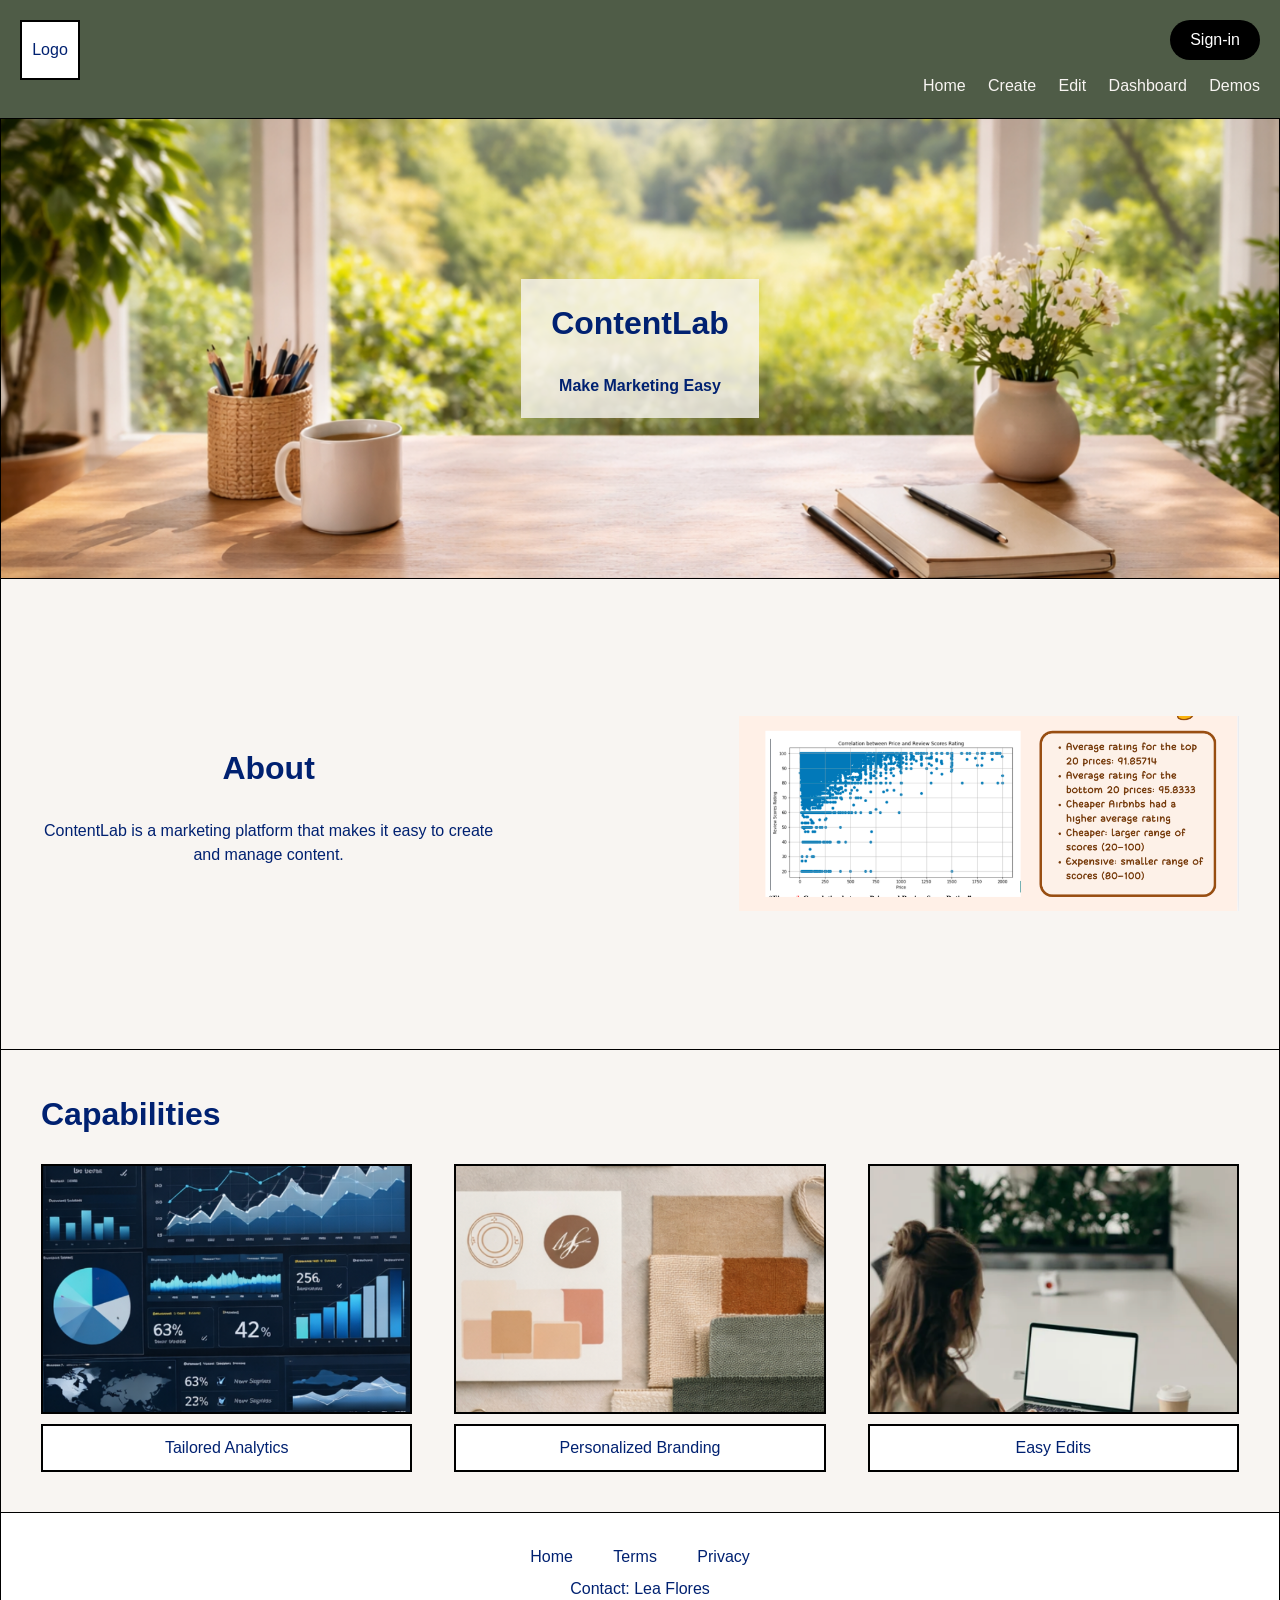
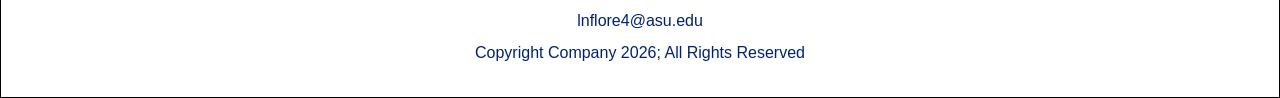
==== index.html @ e57fec63 "Rename home.html to index.html" ====
<!DOCTYPE html>
<html lang="en">
<head>
    <meta charset="utf-8">
    <meta name="viewport" content="width=device-width, initial-scale=1.0">
    <title>ContentLab</title>
    <link rel="stylesheet" href="main.css">
</head>
<body>
    <div id="wrapper">
        <header>
            <div class="topbar">
                <div class="logo-box">Logo</div>

                <div class="top-links">
                    <a class="signin-button" href="#signin">Sign-in</a>

                    <nav>
                        <a href="#home">Home</a>
                        <a href="#create">Create</a>
                        <a href="#edit">Edit</a>
                        <a href="#dashboard">Dashboard</a>
                        <a href="#demos">Demos</a>
                    </nav>
                </div>
            </div>
        </header>

        <main id="home">
            <section class="intro-section">
                <div class="intro-text-box">
                    <h1>ContentLab</h1>
                    <p>Make Marketing Easy</p>
                </div>
            </section>

            <section class="about-section">
                <div class="about-text">
                    <h2>About</h2>
                    <p>ContentLab is a marketing platform that makes it easy to create and manage content.</p>
                </div>

                <div class="image-box">
                    <img class="about-data-image" src="data.png" alt="Data graph preview">
                </div>
            </section>

            <section class="capabilities-section">
                <h2>Capabilities</h2>

                <div class="capability-row">
                    <div class="capability-column" id="create">
                        <div class="small-image-box">
                            <img src="tailored-analytics.png" alt="Analytics dashboard preview">
                        </div>
                        <div class="text-box">Tailored Analytics</div>
                    </div>

                    <div class="capability-column" id="edit">
                        <div class="small-image-box">
                            <img src="branding.png" alt="Personalized branding preview">
                        </div>
                        <div class="text-box">Personalized Branding</div>
                    </div>

                    <div class="capability-column" id="dashboard">
                        <div class="small-image-box">
                            <img class="easy-edits-image" src="easyEdits.png" alt="Easy edits workspace preview">
                        </div>
                        <div class="text-box">Easy Edits</div>
                    </div>
                </div>
            </section>
        </main>

        <footer id="demos">
            <p class="footer-links">
                <a href="#home">Home</a>
                <a href="#terms">Terms</a>
                <a href="#privacy">Privacy</a>
            </p>
            <p>Contact: Lea Flores</p>
            <p><a href="mailto:lnflore4@asu.edu">lnflore4@asu.edu</a></p>
            <p>Copyright Company 2026; All Rights Reserved</p>
        </footer>
    </div>
</body>
</html>
---- main.css ----
:root {
    --background: #F8F5F2;
    --dark-green: #4F5C47;
    --blue: #1976D2;
    --dark-blue: #002171;
    --white: #FFFFFF;
    --black: #000000;
}

* {
    box-sizing: border-box;
}

body {
    margin: 0;
    background-color: #F8F5F2;
    color: #002171;
    font-family: Arial, sans-serif;
    font-size: 16px;
    line-height: 1.5;
}

#wrapper {
    width: 100%;
    min-height: 100vh;
}

.topbar {
    display: flex;
    justify-content: space-between;
    align-items: flex-start; 
    background-color: #4F5C47;
    padding: 20px;
    
}

.logo-box,
.small-image-box,
.text-box {
    border: 2px solid var(--black);
    background-color: var(--white);
    text-align: center;
}

.logo-box {
    width: 60px;
    height: 60px;
    line-height: 56px;
}

.top-links {
    text-align: right;
}

.signin-button {
    display: inline-block;
    margin-bottom: 14px;
    padding: 8px 20px;
    background-color: var(--black);
    color: var(--white);
    text-decoration: none;
    border-radius: 20px;
}

nav a {
    margin-left: 18px;
    color: #F8F5F2;
    text-decoration: none;
}

main {
    border: 1px solid #000000;
}

.about-section{
    padding: 40px;
    border-bottom: 1px solid #000000;
}
.capabilities-section {
    padding: 40px;
    border-bottom: 1px solid #000000;
}

.intro-section {
    text-align: center;
    padding: 160px 40px;
    border-bottom: 1px solid #000000;
    background-image: url("intro-background.png");
    background-size: cover;
    background-position: center;
}

h1,
h2 {
    margin-top: 0;
    font-size: 32px;
}


.intro-section p {
    margin-bottom: 0;
    font-weight: bold;
}

.intro-text-box {
    display: inline-block;
    padding: 20px 30px;
    background-color: rgba(248, 245, 242, 0.80);
}

.about-section {
    display: flex;
    justify-content: space-between;
    align-items: center;
    gap: 40px;
}

.about-text {
    width: 38%;
    text-align: center;
}

.image-box {
    width: 500px;
    height: 390px;
    background-color: transparent;
    border: none;
}

.image-box img {
    width: 100%;
    height: 100%;
    object-fit: contain;
    display: block;
}

.about-data-image {
    object-position: center;
}

.capabilities-section {
    border-bottom: none;
}

.capability-row {
    display: flex;
    justify-content: space-between;
    gap: 20px;
}

.capability-column {
    width: 31%;
}

.small-image-box {
    height: 250px;
    margin-bottom: 10px;
    overflow: hidden;
}

.small-image-box img {
    width: 100%;
    height: 100%;
    object-fit: cover;
    display: block;
}

.easy-edits-image {
    object-position: center 75%;
}

.text-box {
    height: 48px;
    line-height: 44px;
    text-align: center;
}


footer {
    margin-top: 0;
    padding: 24px 20px;
    text-align: center;
    border: 1px solid #000000;
    border-top: none;
    background-color: #FFFFFF;
}

.footer-links a {
    margin: 0 18px;
}

footer a {
    color: #002171;
    text-decoration: none;
}

footer p {
    margin: 8px 0;
}
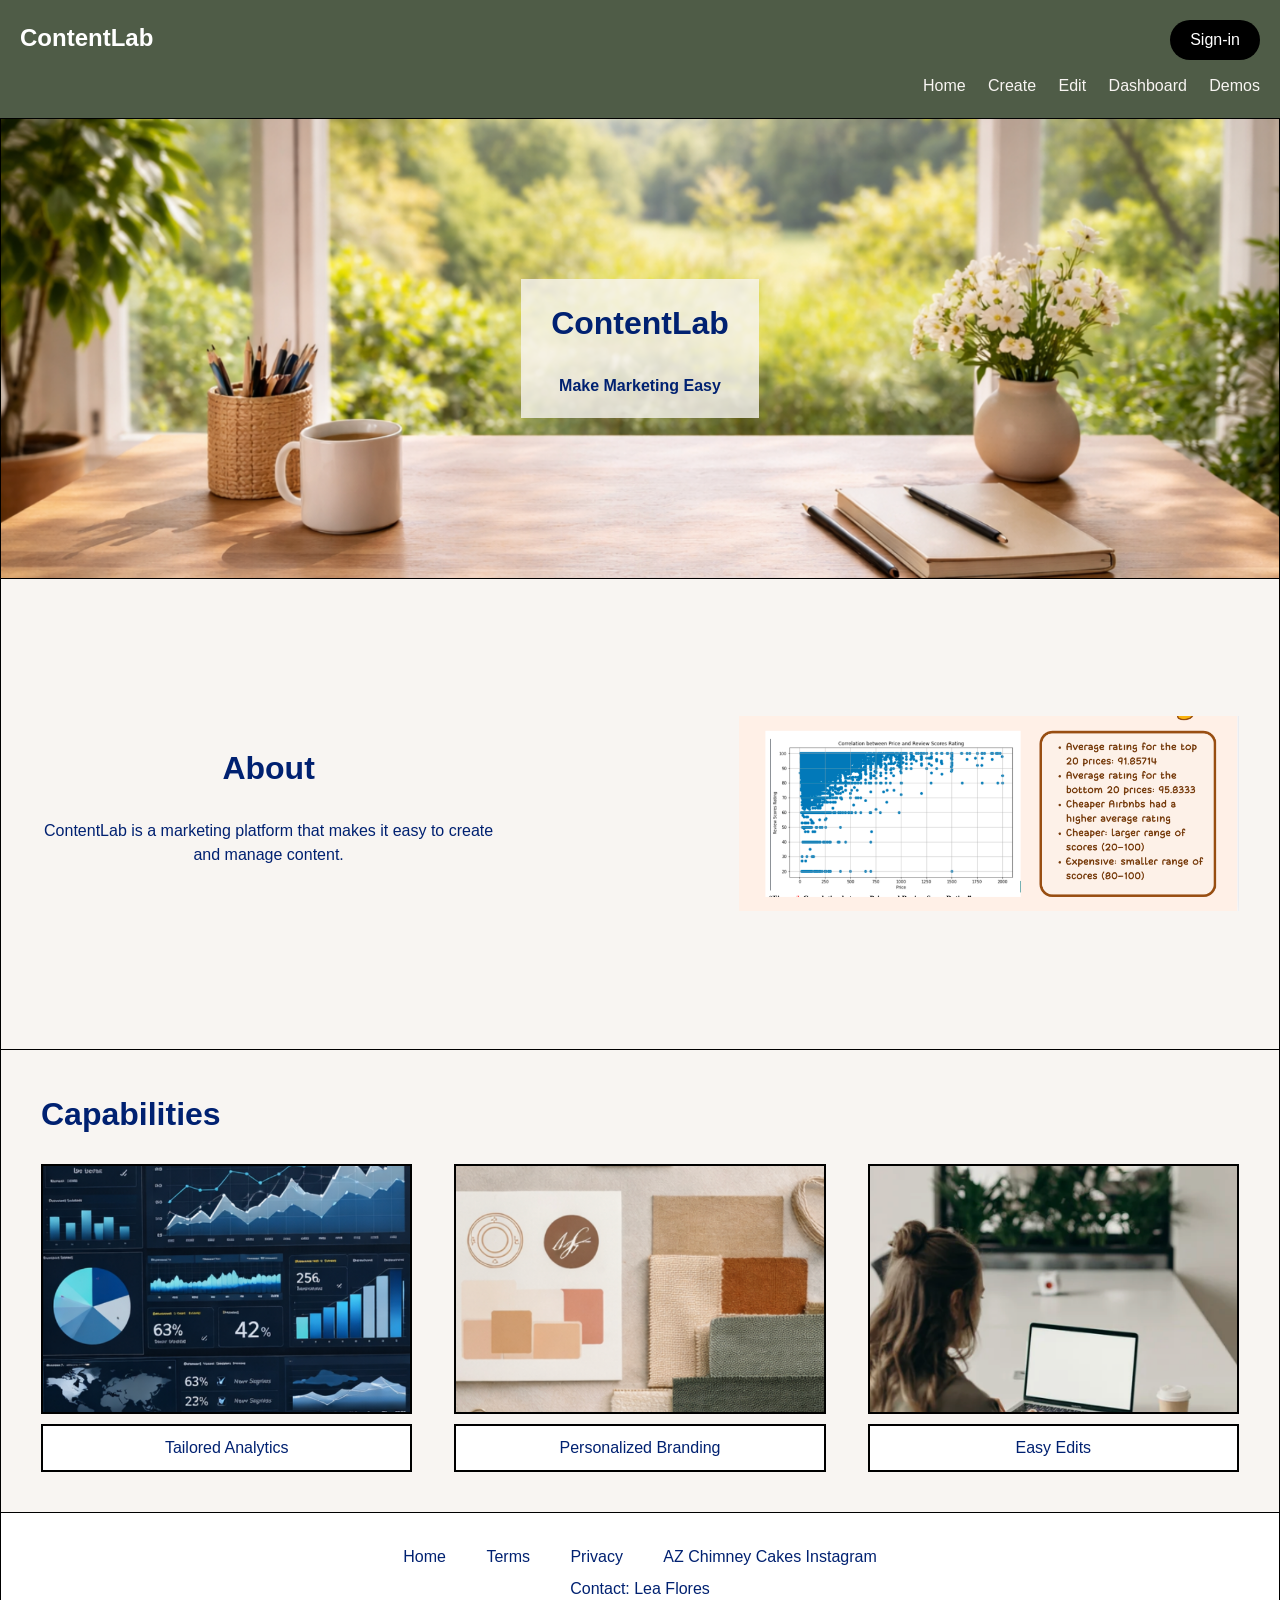
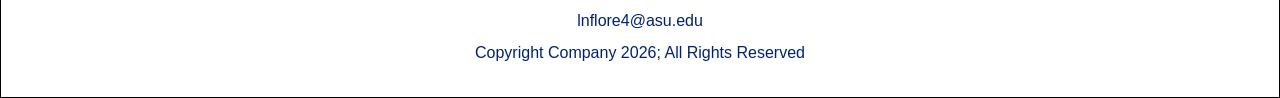
==== commit 98e7eef2: "Complete CIS300 website project" ====
--- a/index.html
+++ b/index.html
@@ -3,24 +3,28 @@
 <head>
     <meta charset="utf-8">
     <meta name="viewport" content="width=device-width, initial-scale=1.0">
+    <meta name="description" content="ContentLab helps users create, edit, and track marketing content.">
+    <meta name="author" content="Lea Flores">
     <title>ContentLab</title>
-    <link rel="stylesheet" href="main.css">
+    <link rel="stylesheet" href="main.css"> 
 </head>
 <body>
     <div id="wrapper">
         <header>
             <div class="topbar">
-                <div class="logo-box">Logo</div>
+                <div class="brand">
+                    <span class="site-name">ContentLab</span>
+                </div>
 
                 <div class="top-links">
                     <a class="signin-button" href="#signin">Sign-in</a>
 
                     <nav>
-                        <a href="#home">Home</a>
-                        <a href="#create">Create</a>
-                        <a href="#edit">Edit</a>
-                        <a href="#dashboard">Dashboard</a>
-                        <a href="#demos">Demos</a>
+                        <a href="index.html">Home</a>
+                        <a href="Create.html">Create</a>
+                        <a href="Edit.html">Edit</a>
+                        <a href="Dashboard.html">Dashboard</a>
+                        <a href="Demos.html">Demos</a>
                     </nav>
                 </div>
             </div>
@@ -78,9 +82,10 @@
                 <a href="#home">Home</a>
                 <a href="#terms">Terms</a>
                 <a href="#privacy">Privacy</a>
+                <a href="https://www.instagram.com/azchimneycakes/" target="_blank">AZ Chimney Cakes Instagram</a>
             </p>
             <p>Contact: Lea Flores</p>
-            <p><a href="mailto:lnflore4@asu.edu">lnflore4@asu.edu</a></p>
+            <p>lnflore4@asu.edu</p>
             <p>Copyright Company 2026; All Rights Reserved</p>
         </footer>
     </div>
--- a/main.css
+++ b/main.css
@@ -34,7 +34,6 @@
     
 }
 
-.logo-box,
 .small-image-box,
 .text-box {
     border: 2px solid var(--black);
@@ -42,10 +41,16 @@
     text-align: center;
 }
 
-.logo-box {
-    width: 60px;
-    height: 60px;
-    line-height: 56px;
+.brand {
+    display: flex;
+    align-items: center;
+    gap: 14px;
+}
+
+.site-name {
+    color: var(--white);
+    font-size: 24px;
+    font-weight: 700;
 }
 
 .top-links {
@@ -72,6 +77,379 @@
     border: 1px solid #000000;
 }
 
+.past-builds-page {
+    border: none;
+}
+
+.past-builds-section {
+    padding: 34px 40px 46px;
+    color: #3d3029;
+}
+
+.page-preview-section {
+    display: flex;
+    justify-content: space-between;
+    align-items: center;
+    gap: 40px;
+    padding: 40px;
+    color: #3d3029;
+}
+
+.page-preview-text {
+    width: 38%;
+    text-align: center;
+}
+
+.page-preview-text h1 {
+    margin: 0 0 12px;
+    font-size: 44px;
+    line-height: 1.1;
+}
+
+.page-preview-text p {
+    margin: 0;
+    color: #71645b;
+    font-size: 18px;
+}
+
+.page-preview-image {
+    width: 500px;
+    max-width: 58%;
+}
+
+.page-preview-image img {
+    display: block;
+    width: 100%;
+    max-height: 360px;
+    object-fit: contain;
+    object-position: center;
+    border: 1px solid #ddd8d3;
+}
+
+.past-builds-section h1 {
+    margin: 0 0 28px;
+    font-size: 44px;
+    line-height: 1.1;
+    color: #3d3029;
+}
+
+.new-media-button,
+.action-button {
+    display: inline-flex;
+    align-items: center;
+    justify-content: center;
+    gap: 10px;
+    min-height: 56px;
+    border-radius: 28px;
+    font-weight: 700;
+    text-decoration: none;
+}
+
+.new-media-button {
+    margin-bottom: 24px;
+    padding: 0 34px;
+    background-color: var(--dark-green);
+    color: var(--white);
+}
+
+.new-media-button svg,
+.action-button svg {
+    width: 24px;
+    height: 24px;
+    fill: none;
+    stroke: currentColor;
+    stroke-linecap: round;
+    stroke-linejoin: round;
+    stroke-width: 2;
+}
+
+.build-card {
+    padding: 0;
+    border: 1px solid #ddd8d3;
+    background-color: #fffdfb;
+}
+
+.build-preview {
+    display: grid;
+    grid-template-columns: 116px minmax(0, 1fr) 155px;
+    gap: 18px;
+    align-items: stretch;
+    padding: 18px 22px;
+    cursor: pointer;
+    list-style: none;
+}
+
+.build-preview::-webkit-details-marker {
+    display: none;
+}
+
+.build-media img {
+    display: block;
+    width: 96px;
+    aspect-ratio: 1;
+    object-fit: contain;
+    background-color: #f8f5f2;
+}
+
+.build-copy {
+    display: block;
+}
+
+.build-title {
+    display: block;
+    margin: 0 0 2px;
+    color: #3d3029;
+    font-size: 18px;
+    font-weight: 700;
+    line-height: 1.25;
+}
+
+.build-platform,
+.build-summary,
+.build-note {
+    display: block;
+    color: #71645b;
+    font-size: 15px;
+}
+
+.build-summary {
+    margin-top: 1px;
+    max-width: 900px;
+}
+
+.draft-text {
+    margin-top: 0;
+    color: #3d3029;
+    font-size: 18px;
+    line-height: 1.48;
+}
+
+.draft-text p {
+    margin: 0 0 30px;
+}
+
+.draft-text p:last-child {
+    margin-bottom: 0;
+}
+
+.build-note {
+    margin-top: 10px;
+}
+
+.build-date {
+    margin: 16px 0 0;
+    color: var(--dark-green);
+    font-size: 18px;
+    font-weight: 700;
+}
+
+.build-actions {
+    display: flex;
+    flex-direction: column;
+    align-items: flex-end;
+    justify-content: space-between;
+    min-height: 96px;
+    gap: 8px;
+}
+
+.preview-date {
+    color: #8b837c;
+    font-size: 16px;
+    font-weight: 700;
+}
+
+.expand-label {
+    color: #002171;
+    font-size: 13px;
+    font-weight: 700;
+    line-height: 1;
+    text-decoration: underline;
+}
+
+.expand-label::after {
+    content: "";
+}
+
+.build-card[open] .expand-label::after {
+    content: "";
+}
+
+.build-details {
+    border-top: 1px solid #ede8e3;
+    padding: 18px 22px 22px 138px;
+}
+
+.action-button {
+    width: 100%;
+    border: 1px solid #e2ddd8;
+    font-size: 17px;
+    cursor: pointer;
+}
+
+.primary-action {
+    width: 112px;
+    min-height: 42px;
+    background-color: var(--dark-green);
+    color: var(--white);
+    border-color: var(--dark-green);
+}
+
+.dashboard-page {
+    border: none;
+}
+
+.dashboard-section {
+    padding: 40px;
+    color: #3d3029;
+}
+
+.dashboard-heading {
+    margin-bottom: 28px;
+}
+
+.dashboard-heading h1 {
+    margin: 0;
+    color: #3d3029;
+    font-size: 44px;
+    line-height: 1.1;
+}
+
+.dashboard-heading p {
+    margin: 8px 0 0;
+    color: #71645b;
+    font-size: 18px;
+}
+
+.stats-grid {
+    display: grid;
+    grid-template-columns: repeat(4, 1fr);
+    gap: 18px;
+    margin-bottom: 28px;
+}
+
+.stat-card {
+    padding: 22px;
+    border: 1px solid #ddd8d3;
+    background-color: #fffdfb;
+}
+
+.stat-label {
+    margin: 0 0 10px;
+    color: #71645b;
+    font-weight: 700;
+}
+
+.stat-number {
+    margin: 0;
+    color: var(--dark-green);
+    font-size: 38px;
+    font-weight: 700;
+    line-height: 1;
+}
+
+.dashboard-panel {
+    margin-bottom: 28px;
+    padding: 24px;
+    border: 1px solid #ddd8d3;
+    background-color: #fffdfb;
+}
+
+.dashboard-panel h2 {
+    margin: 0 0 16px;
+    color: #3d3029;
+    font-size: 24px;
+}
+
+.activity-table {
+    width: 100%;
+    border-collapse: collapse;
+    color: #3d3029;
+}
+
+.activity-table th,
+.activity-table td {
+    padding: 12px 10px;
+    border-bottom: 1px solid #ede8e3;
+    text-align: left;
+}
+
+.activity-table th {
+    color: #71645b;
+    font-size: 14px;
+}
+
+.demos-page {
+    border: none;
+}
+
+.demos-section {
+    padding: 40px;
+    color: #3d3029;
+}
+
+.demos-heading {
+    margin-bottom: 28px;
+}
+
+.demos-heading h1 {
+    margin: 0;
+    color: #3d3029;
+    font-size: 44px;
+    line-height: 1.1;
+}
+
+.demos-heading p {
+    margin: 8px 0 0;
+    color: #71645b;
+    font-size: 18px;
+}
+
+.video-panel {
+    max-width: 900px;
+    border: 1px solid #ddd8d3;
+    background-color: #fffdfb;
+}
+
+.video-placeholder,
+.demo-video {
+    display: flex;
+    min-height: 420px;
+    width: 100%;
+}
+
+.video-placeholder {
+    flex-direction: column;
+    align-items: center;
+    justify-content: center;
+    padding: 32px;
+    border: 2px dashed #b8b0a8;
+    color: #71645b;
+    text-align: center;
+}
+
+.video-icon {
+    margin: 0 0 14px;
+    color: var(--dark-green);
+    font-size: 42px;
+}
+
+.video-placeholder h2 {
+    margin: 0 0 8px;
+    color: #3d3029;
+    font-size: 26px;
+}
+
+.video-placeholder p {
+    margin: 0;
+    font-size: 17px;
+}
+
+.demo-video {
+    max-height: 520px;
+    background-color: #000000;
+    object-fit: contain;
+}
+
 .about-section{
     padding: 40px;
     border-bottom: 1px solid #000000;
@@ -79,6 +457,45 @@
 .capabilities-section {
     padding: 40px;
     border-bottom: 1px solid #000000;
+}
+
+.edit-section {
+    padding: 40px;
+    border-bottom: 1px solid #000000;
+    background-color: #F8F5F2;
+}
+
+.edit-section h2 {
+    color: var(--dark-green);
+}
+
+.edit-row {
+    display: flex;
+    flex-wrap: wrap;
+    justify-content: space-between;
+    gap: 20px;
+}
+
+.edit-column {
+    width: 30%;
+    min-width: 240px;
+}
+
+.edit-section .small-image-box {
+    height: 200px;
+}
+
+.edit-section .small-image-box img {
+    width: 100%;
+    height: 100%;
+}
+
+.edit-section .text-box {
+    background-color: #ffffff;
+    color: var(--dark-green);
+    border: 1px solid var(--dark-green);
+    padding: 10px;
+    margin-top: 10px;
 }
 
 .intro-section {
@@ -175,6 +592,55 @@
     text-align: center;
 }
 
+.intro-create {
+    display: flex;
+    align-items: center;
+    justify-content: space-between;
+    gap: 28px;
+    padding: 30px 40px;
+    background-color: #F8F5F2; 
+}
+
+.intro-create-text-box {
+    text-align: left; 
+    padding: 20px 30px;
+    color: #4F5C47;
+    
+}
+
+.h3 {
+    margin-top: 0;
+    font-size: 60px;
+}
+
+.p3 {
+    margin-bottom: 0;
+    font-size: 18px;
+}
+
+.form-section {
+    background-color: var(--dark-green);
+    padding: 40px;
+}
+
+.form-section form {
+    background-color: var(--white);
+    color: var(--dark-green);
+    padding: 20px;
+    max-width: 600px;
+    margin: 0 auto;
+}
+
+.support-image {
+    max-width: 360px;
+}
+
+.support-image img {
+    display: block;
+    width: 100%;
+    height: auto;
+    object-fit: contain;
+}
 
 footer {
     margin-top: 0;
@@ -185,6 +651,168 @@
     background-color: #FFFFFF;
 }
 
+@media (max-width: 900px) {
+    .topbar {
+        align-items: center;
+        gap: 18px;
+    }
+
+    .top-links {
+        text-align: left;
+    }
+
+    nav a {
+        display: inline-block;
+        margin: 4px 10px 4px 0;
+    }
+
+    .past-builds-section {
+        padding: 32px 24px 36px;
+    }
+
+    .page-preview-section {
+        padding: 32px 24px;
+        gap: 28px;
+    }
+
+    .page-preview-text h1 {
+        font-size: 36px;
+    }
+
+    .past-builds-section h1 {
+        font-size: 36px;
+    }
+
+    .dashboard-section {
+        padding: 32px 24px 36px;
+    }
+
+    .dashboard-heading h1 {
+        font-size: 36px;
+    }
+
+    .demos-section {
+        padding: 32px 24px 36px;
+    }
+
+    .demos-heading h1 {
+        font-size: 36px;
+    }
+
+    .stats-grid {
+        grid-template-columns: repeat(2, 1fr);
+    }
+
+    .build-preview {
+        grid-template-columns: 96px minmax(0, 1fr) 130px;
+        gap: 14px;
+        padding: 16px;
+    }
+
+
+    .build-media img {
+        width: 84px;
+    }
+
+    .build-details {
+        padding: 0 16px 18px 112px;
+    }
+
+    .build-actions {
+        align-items: stretch;
+    }
+
+    .primary-action {
+        width: 100%;
+    }
+}
+
+@media (max-width: 620px) {
+    .topbar,
+    .build-preview {
+        display: block;
+    }
+
+    .signin-button {
+        margin-top: 18px;
+    }
+
+    .build-preview {
+        padding: 18px;
+    }
+
+    .build-media img {
+        width: 100%;
+        max-width: 120px;
+        margin-bottom: 12px;
+    }
+
+    .build-title {
+        font-size: 20px;
+    }
+
+    .build-platform,
+    .build-summary,
+    .build-note,
+    .build-date,
+    .draft-text {
+        font-size: 18px;
+    }
+
+    .build-actions {
+        align-items: stretch;
+        margin-top: 16px;
+    }
+
+    .build-details {
+        padding: 0 18px 20px;
+    }
+
+    .dashboard-section {
+        padding: 28px 18px 34px;
+    }
+
+    .page-preview-section {
+        display: block;
+        padding: 28px 18px;
+    }
+
+    .page-preview-text,
+    .page-preview-image {
+        width: 100%;
+        max-width: none;
+    }
+
+    .page-preview-image {
+        margin-top: 20px;
+    }
+
+    .page-preview-image img {
+        max-height: 260px;
+    }
+
+    .demos-section {
+        padding: 28px 18px 34px;
+    }
+
+    .stats-grid {
+        grid-template-columns: 1fr;
+    }
+
+    .dashboard-panel {
+        overflow-x: auto;
+    }
+
+    .activity-table {
+        min-width: 560px;
+    }
+
+    .video-placeholder {
+        min-height: 260px;
+        padding: 24px;
+    }
+}
+
 .footer-links a {
     margin: 0 18px;
 }
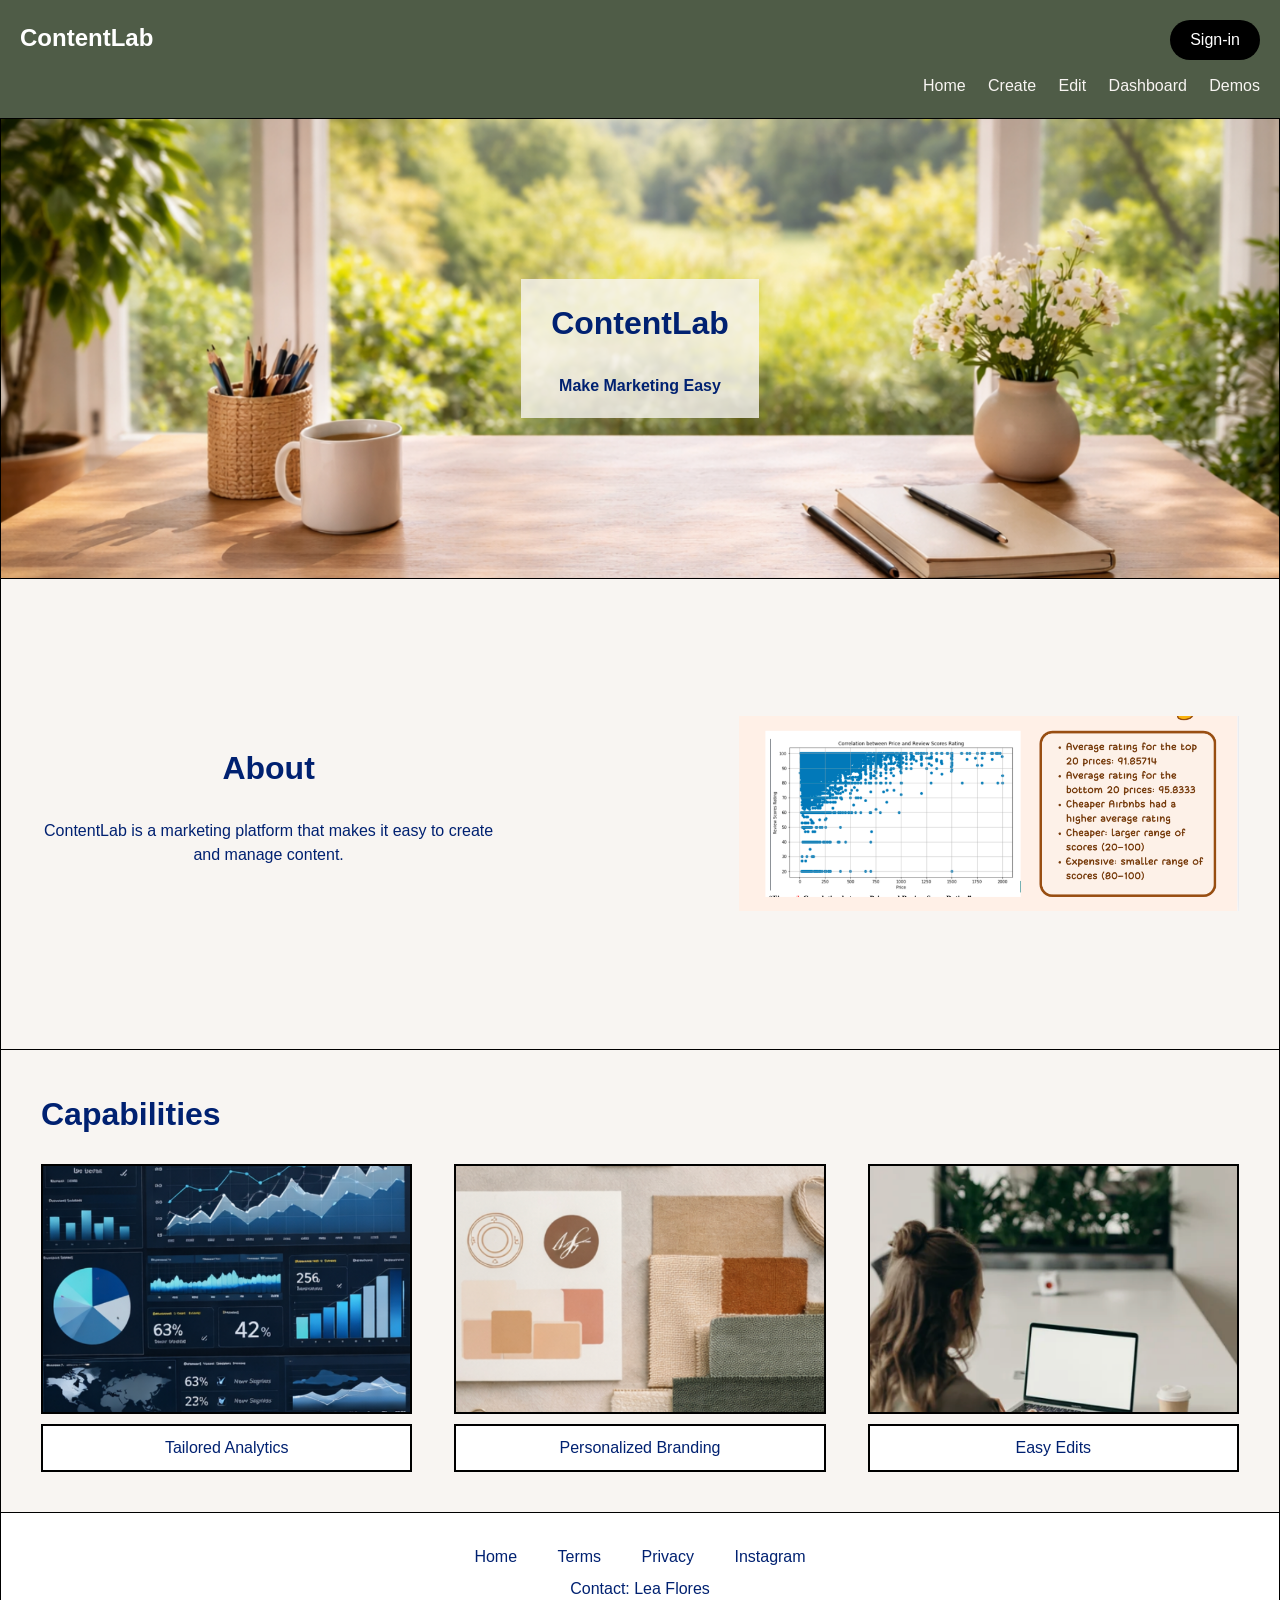
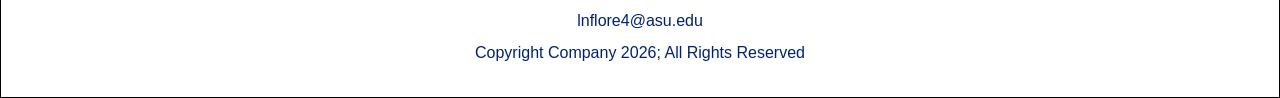
==== commit c8f11cf0: "Add Google Analytics tracking" ====
--- a/index.html
+++ b/index.html
@@ -5,6 +5,15 @@
     <meta name="viewport" content="width=device-width, initial-scale=1.0">
     <meta name="description" content="ContentLab helps users create, edit, and track marketing content.">
     <meta name="author" content="Lea Flores">
+    <!-- Google tag (gtag.js) -->
+    <script async src="https://www.googletagmanager.com/gtag/js?id=G-JEFLMDHMBT"></script>
+    <script>
+      window.dataLayer = window.dataLayer || [];
+      function gtag(){dataLayer.push(arguments);}
+      gtag('js', new Date());
+
+      gtag('config', 'G-JEFLMDHMBT');
+    </script>
     <title>ContentLab</title>
     <link rel="stylesheet" href="main.css"> 
 </head>
@@ -82,7 +91,7 @@
                 <a href="#home">Home</a>
                 <a href="#terms">Terms</a>
                 <a href="#privacy">Privacy</a>
-                <a href="https://www.instagram.com/azchimneycakes/" target="_blank">AZ Chimney Cakes Instagram</a>
+                <a href="https://www.instagram.com/" target="_blank">Instagram</a>
             </p>
             <p>Contact: Lea Flores</p>
             <p>lnflore4@asu.edu</p>
